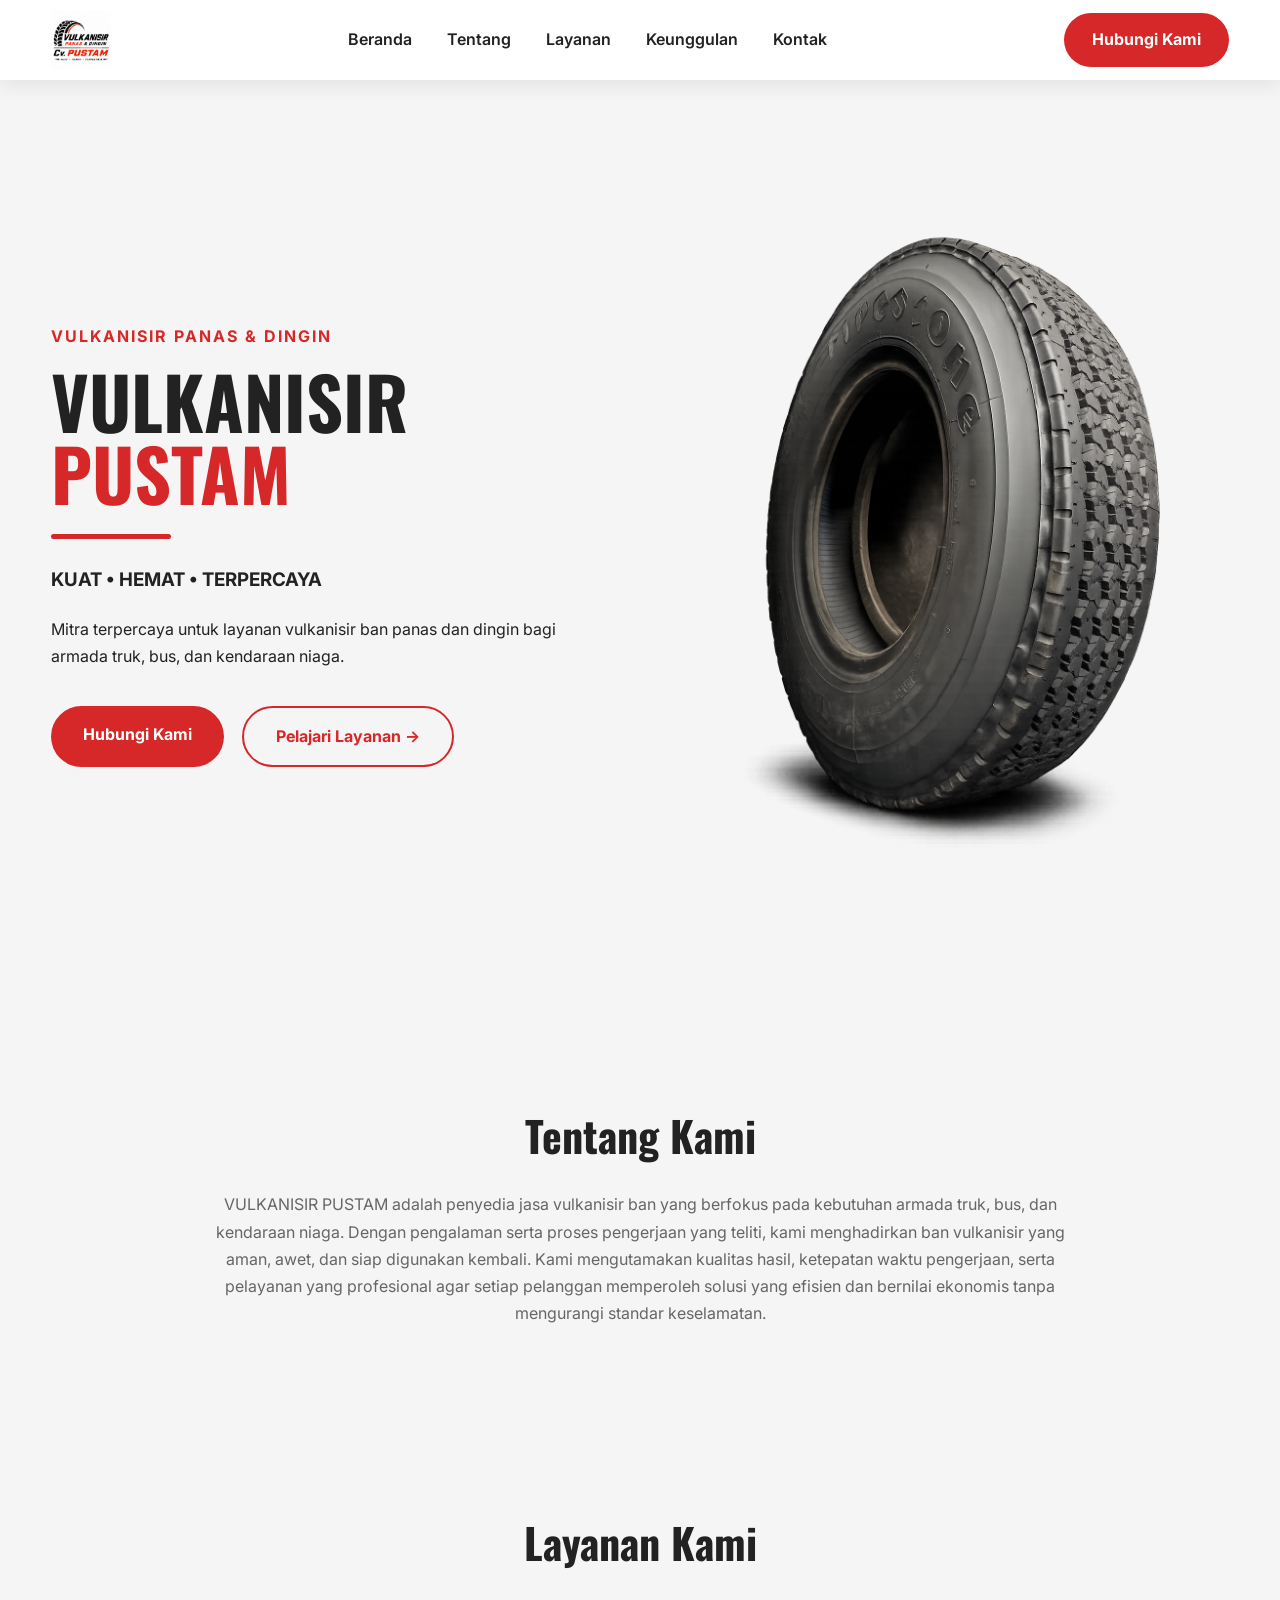
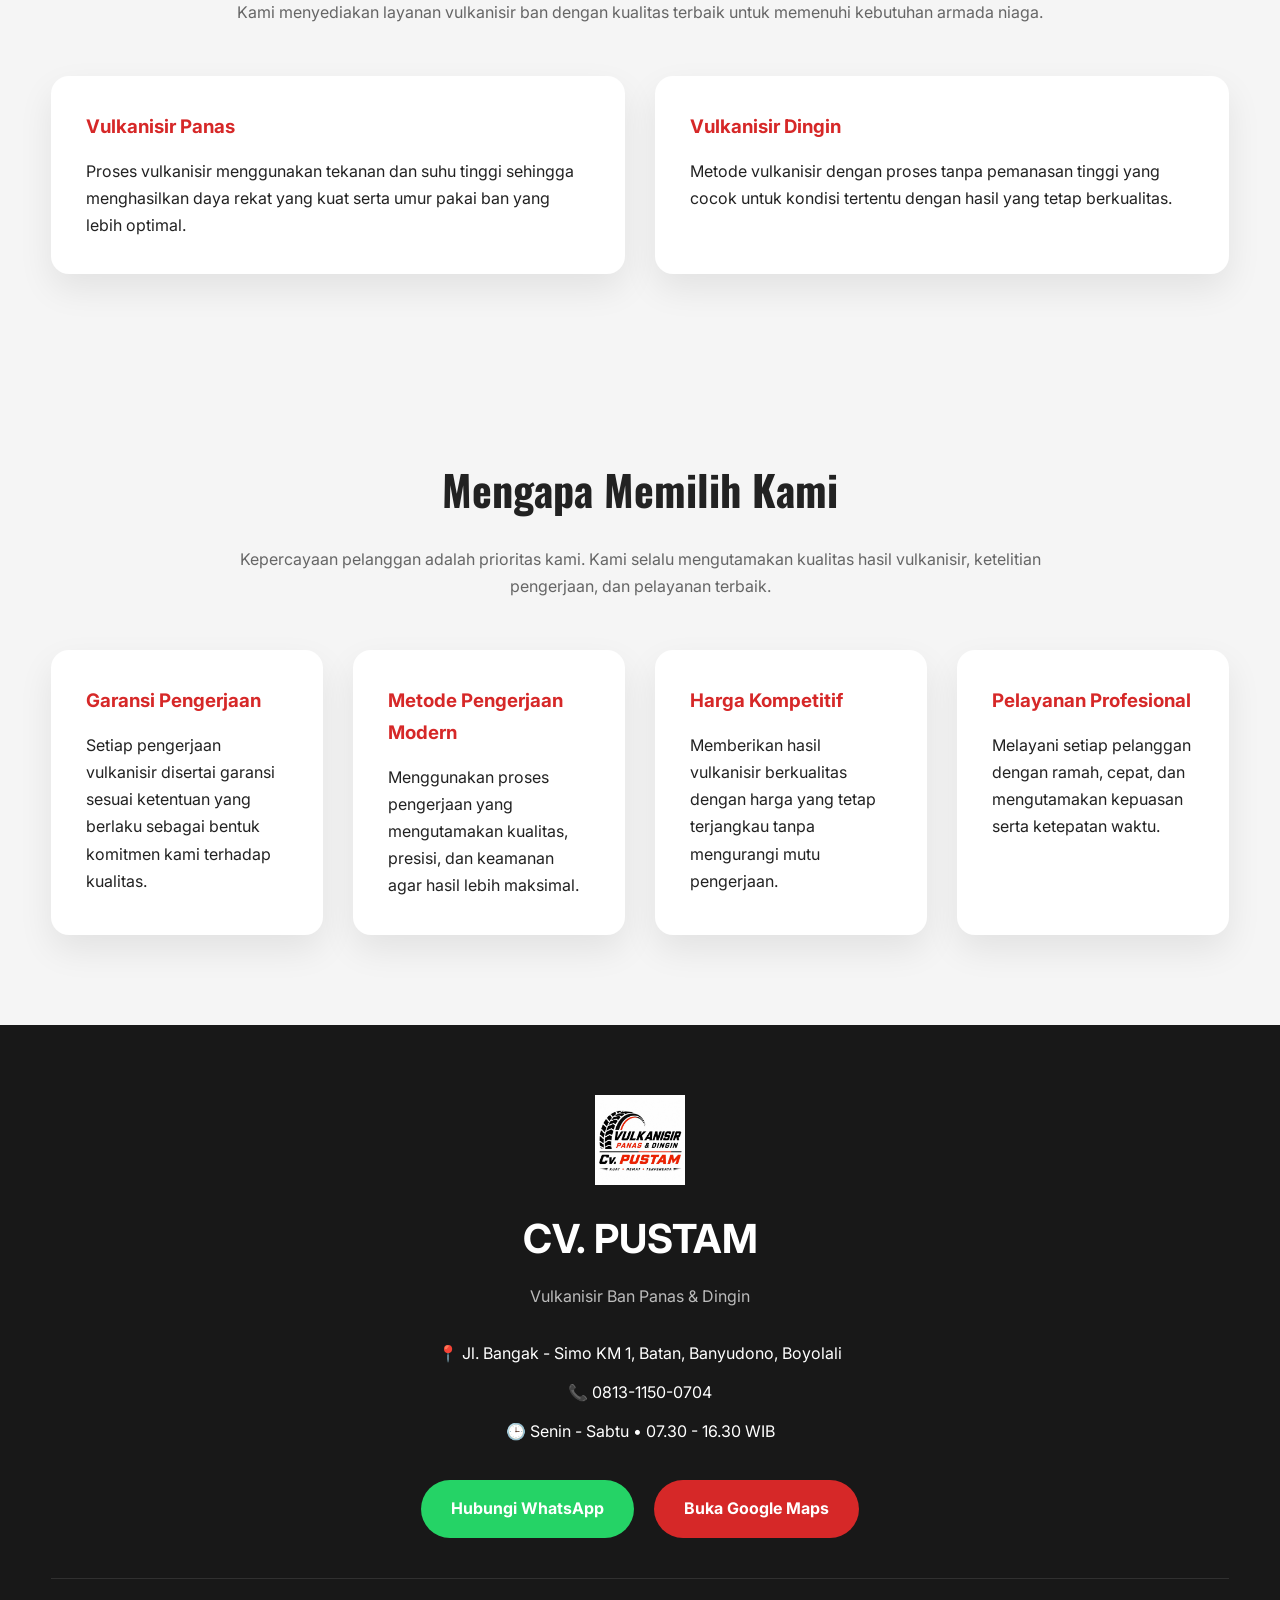
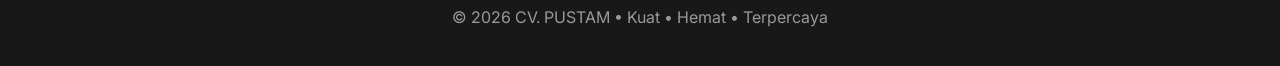
==== index.html @ bee4c228 "Add files via upload" ====
<!DOCTYPE html>
<html lang="id">
<head>
<meta charset="UTF-8">
<meta name="viewport" content="width=device-width, initial-scale=1.0">

<title>VULKANISIR PUSTAM</title>

<link rel="preconnect" href="https://fonts.googleapis.com">
<link rel="preconnect" href="https://fonts.gstatic.com" crossorigin>

<link href="https://fonts.googleapis.com/css2?family=Inter:wght@400;500;600;700;800&family=Oswald:wght@500;700&display=swap" rel="stylesheet">

<link rel="stylesheet" href="style.css">

</head>
<body>

<header>

<nav class="navbar">

<a href="#" class="logo">
    <img src="assets/images/logo.png" alt="Logo">
</a>

<div class="hamburger" id="hamburger">
    ☰
</div>

<ul id="navMenu">
    <li><a href="#">Beranda</a></li>
    <li><a href="#tentang">Tentang</a></li>
    <li><a href="#layanan">Layanan</a></li>
    <li><a href="#keunggulan">Keunggulan</a></li>
    <li><a href="#kontak">Kontak</a></li>
    <li class="mobile-btn">
        <a href="https://wa.me/6281311500704?text=Halo%20Vulkanisir%20PUSTAM,%20saya%20ingin%20bertanya%20mengenai%20layanan%20vulkanisir.">
            Hubungi Kami
        </a>
    </li>
</ul>

<a href="https://wa.me/6281311500704?text=Halo%20Vulkanisir%20PUSTAM,%20saya%20ingin%20bertanya%20mengenai%20layanan%20vulkanisir." class="btn-nav">
    Hubungi Kami
</a>

</nav>

</header>

<section class="hero">

<div class="hero-left">

<p class="subtitle">

VULKANISIR PANAS & DINGIN

</p>

<h1>

VULKANISIR

<span>PUSTAM</span>

</h1>

<div class="line"></div>

<h3>

KUAT • HEMAT • TERPERCAYA

</h3>

<p>

Mitra terpercaya untuk layanan vulkanisir ban panas dan dingin bagi armada truk, bus, dan kendaraan niaga.

</p>

<div class="hero-button">

<a href="https://wa.me/6281311500704" class="btn-red">

Hubungi Kami

</a>

<a href="#tentang" class="btn-outline">
    Pelajari Layanan →
</a>

</div>

</div>

<div class="hero-right">
    <img src="assets/images/hero.png" alt="Ban">
</div>

</section>

<section id="tentang" class="about">

<div class="container">

<div class="services-title">
    <h2>Tentang Kami</h2>
</div>

<p class="section-text">
VULKANISIR PUSTAM adalah penyedia jasa vulkanisir ban yang berfokus pada kebutuhan armada truk, bus, dan kendaraan niaga.

Dengan pengalaman serta proses pengerjaan yang teliti, kami menghadirkan ban vulkanisir yang aman, awet, dan siap digunakan kembali.

Kami mengutamakan kualitas hasil, ketepatan waktu pengerjaan, serta pelayanan yang profesional agar setiap pelanggan memperoleh solusi yang efisien dan bernilai ekonomis tanpa mengurangi standar keselamatan.
</p>

</div>

</section>

<section id="layanan" class="services">

<div class="container">

<div class="services-title">
<h2>Layanan Kami</h2>
</div>

<p class="section-text">
Kami menyediakan layanan vulkanisir ban dengan kualitas terbaik untuk memenuhi kebutuhan armada niaga.
</p>

<div class="service-grid">

<div class="service-card">
<h3>Vulkanisir Panas</h3>

<p>
Proses vulkanisir menggunakan tekanan dan suhu tinggi sehingga menghasilkan daya rekat yang kuat serta umur pakai ban yang lebih optimal.
</p>

</div>

<div class="service-card">

<h3>Vulkanisir Dingin</h3>

<p>
Metode vulkanisir dengan proses tanpa pemanasan tinggi yang cocok untuk kondisi tertentu dengan hasil yang tetap berkualitas.
</p>

</div>

</div>

</div>

</section>

<section id="keunggulan" class="advantages">

<div class="container">

<div class="advantages-title">
<h2>Mengapa Memilih Kami</h2>
</div>

<p class="section-text">
Kepercayaan pelanggan adalah prioritas kami. Kami selalu mengutamakan kualitas hasil vulkanisir, ketelitian pengerjaan, dan pelayanan terbaik.
</p>

<div class="advantages-grid">

<div class="adv-card">
<h3>Garansi Pengerjaan</h3>
<p>
Setiap pengerjaan vulkanisir disertai garansi sesuai ketentuan yang berlaku sebagai bentuk komitmen kami terhadap kualitas.
</p>
</div>

<div class="adv-card">
<h3>Metode Pengerjaan Modern</h3>
<p>
Menggunakan proses pengerjaan yang mengutamakan kualitas, presisi, dan keamanan agar hasil lebih maksimal.
</p>
</div>

<div class="adv-card">
<h3>Harga Kompetitif</h3>
<p>
Memberikan hasil vulkanisir berkualitas dengan harga yang tetap terjangkau tanpa mengurangi mutu pengerjaan.
</p>
</div>

<div class="adv-card">
<h3>Pelayanan Profesional</h3>
<p>
Melayani setiap pelanggan dengan ramah, cepat, dan mengutamakan kepuasan serta ketepatan waktu.
</p>
</div>

</div>

</div>

</section>

<footer id="kontak" class="footer">

<div class="container">

<img src="assets/images/logo.png" alt="Logo" class="footer-logo">

<h3>CV. PUSTAM</h3>

<p class="footer-tagline">
Vulkanisir Ban Panas & Dingin
</p>

<div class="footer-info">

<p>📍 Jl. Bangak - Simo KM 1, Batan, Banyudono, Boyolali</p>

<p>📞 0813-1150-0704</p>

<p>🕒 Senin - Sabtu • 07.30 - 16.30 WIB</p>

</div>

<div class="footer-button">

<a href="https://wa.me/6281311500704" class="footer-wa">
Hubungi WhatsApp
</a>

<a href="https://www.google.com/maps/search/?api=1&query=Vulkanisir+Pustam+Boyolali" class="footer-map">
Buka Google Maps
</a>

</div>

<div class="footer-copy">
© 2026 CV. PUSTAM • Kuat • Hemat • Terpercaya
</div>

</div>

</footer>
<script>
const hamburger=document.getElementById("hamburger");
const navMenu=document.getElementById("navMenu");

hamburger.onclick=()=>{
    navMenu.classList.toggle("active");
    hamburger.innerHTML=navMenu.classList.contains("active")?"✕":"☰";
};

document.querySelectorAll("#navMenu a").forEach(link=>{
    link.onclick=()=>{
        navMenu.classList.remove("active");
        hamburger.innerHTML="☰";
    };
});
</script>
</body>
</html>
---- style.css ----
/* =======================
   RESET
======================= */

*{
    margin:0;
    padding:0;
    box-sizing:border-box;
}

html{
    scroll-behavior:smooth;
}

body{
    font-family:'Inter',sans-serif;
    background:#f5f5f5;
    color:#222;
    overflow-x:hidden;
    line-height:1.7;
}

img{
    display:block;
    max-width:100%;
}

a{
    text-decoration:none;
}

section{
    width:100%;
    padding:90px 0;
}

.container{
    width:min(1200px,92%);
    margin:auto;
}

/* =======================
   NAVBAR
======================= */

header{
    position:sticky;
    top:0;
    z-index:999;
    width:100%;
    background:#fff;
    box-shadow:0 5px 20px rgba(0,0,0,.08);
}

.navbar{
    width:min(1200px,92%);
    margin:auto;
    height:80px;
    display:flex;
    justify-content:space-between;
    align-items:center;
}

.logo img{
    height:60px;
}

#navMenu{
    display:flex;
    list-style:none;
    gap:35px;
}

#navMenu a{
    color:#222;
    font-weight:600;
    transition:.3s;
}

#navMenu a:hover{
    color:#d62828;
}

.btn-nav{
    background:#d62828;
    color:#fff;
    padding:13px 28px;
    border-radius:40px;
    font-weight:700;
}

.mobile-btn{
    display:none;
}

.hamburger{
    display:none;
    font-size:32px;
    cursor:pointer;
}

/* =======================
   HERO
======================= */

.hero{
    width:min(1200px,92%);
    margin:auto;
    min-height:90vh;
    display:flex;
    align-items:center;
    justify-content:space-between;
    gap:60px;
}

.hero-left,
.hero-right{
    flex:1;
}

.subtitle{
    color:#d62828;
    font-weight:700;
    letter-spacing:2px;
}

.hero h1{
    font-size:72px;
    font-family:'Oswald',sans-serif;
    line-height:1;
    margin:15px 0;
}

.hero h1 span{
    color:#d62828;
}

.line{
    width:120px;
    height:5px;
    background:#d62828;
    border-radius:30px;
    margin:25px 0;
}

.hero h3{
    margin-bottom:20px;
}

.hero-button{
    display:flex;
    gap:18px;
    margin-top:35px;
}

.btn-red,
.btn-outline{
    padding:15px 32px;
    border-radius:40px;
    font-weight:700;
}

.btn-red{
    background:#d62828;
    color:#fff;
}

.btn-outline{
    border:2px solid #d62828;
    color:#d62828;
}

/* =======================
   TITLE
======================= */

.services-title,
.advantages-title{
    text-align:center;
    margin-bottom:20px;
}

.services-title h2,
.advantages-title h2{
    font-size:42px;
    font-family:'Oswald',sans-serif;
}

.section-text{
    max-width:850px;
    margin:auto;
    text-align:center;
    color:#666;
}

/* =======================
   CARD
======================= */

.service-grid,
.advantages-grid{
    margin-top:50px;
    display:grid;
    gap:30px;
}

.service-grid{
    grid-template-columns:repeat(auto-fit,minmax(320px,1fr));
}

.advantages-grid{
    grid-template-columns:repeat(auto-fit,minmax(260px,1fr));
}

.service-card,
.adv-card{
    background:#fff;
    padding:35px;
    border-radius:18px;
    box-shadow:0 15px 35px rgba(0,0,0,.08);
    transition:.3s;
}

.service-card:hover,
.adv-card:hover{
    transform:translateY(-8px);
}

.service-card h3,
.adv-card h3{
    color:#d62828;
    margin-bottom:15px;
}

/* =======================
   FOOTER
======================= */

.footer{
    width:100%;
    background:#181818;
    color:#fff;
    padding:70px 0 35px;
    margin:0;
}

.footer .container{
    width:min(1200px,92%);
    margin:auto;
    text-align:center;
}

.footer-logo{
    width:90px;
    margin:0 auto 20px;
}

.footer h3{
    font-size:40px;
    margin-bottom:10px;
}

.footer-tagline{
    color:#bbb;
    margin-bottom:30px;
}

.footer-info{
    margin-bottom:35px;
}

.footer-info p{
    margin:12px 0;
}

.footer-button{
    display:flex;
    justify-content:center;
    gap:20px;
    flex-wrap:wrap;
    margin-bottom:40px;
}

.footer-button a{
    padding:15px 30px;
    border-radius:50px;
    color:#fff;
    font-weight:700;
}

.footer-wa{
    background:#25D366;
}

.footer-map{
    background:#d62828;
}

.footer-copy{
    border-top:1px solid rgba(255,255,255,.1);
    padding-top:25px;
    color:#999;
}

/* =======================
   RESPONSIVE
======================= */

@media(max-width:900px){

.hero{
    flex-direction:column;
    text-align:center;
    padding-top:40px;
}

.hero h1{
    font-size:52px;
}

.line{
    margin:25px auto;
}

.hero-button{
    justify-content:center;
}

.hamburger{
    display:block;
}

.btn-nav{
    display:none;
}

.mobile-btn{
    display:block;
}

#navMenu{
    position:absolute;
    left:0;
    top:80px;
    width:100%;
    background:#fff;
    display:flex;
    flex-direction:column;
    text-align:center;
    max-height:0;
    overflow:hidden;
    transition:.4s;
    gap:0;
}

#navMenu li{
    padding:18px;
}

#navMenu.active{
    max-height:500px;
}

}

@media(max-width:600px){

.hero h1{
    font-size:42px;
}

.services-title h2,
.advantages-title h2{
    font-size:34px;
}

.footer h3{
    font-size:32px;
}

.footer-button{
    flex-direction:column;
    align-items:center;
}

.footer-button a{
    width:100%;
    max-width:280px;
}

}
/* ===== Perbaikan ukuran hero di HP ===== */

.hero-right{
    display:flex;
    justify-content:center;
    align-items:center;
}

.hero-right img{
    width:100%;
    max-width:500px;
    height:auto;
    object-fit:contain;
}

@media (max-width:900px){

.hero{
    gap:20px;
}

.hero-right{
    margin-top:20px;
}

.hero-right img{
    width:90%;
    max-width:380px;
    height:auto;
}
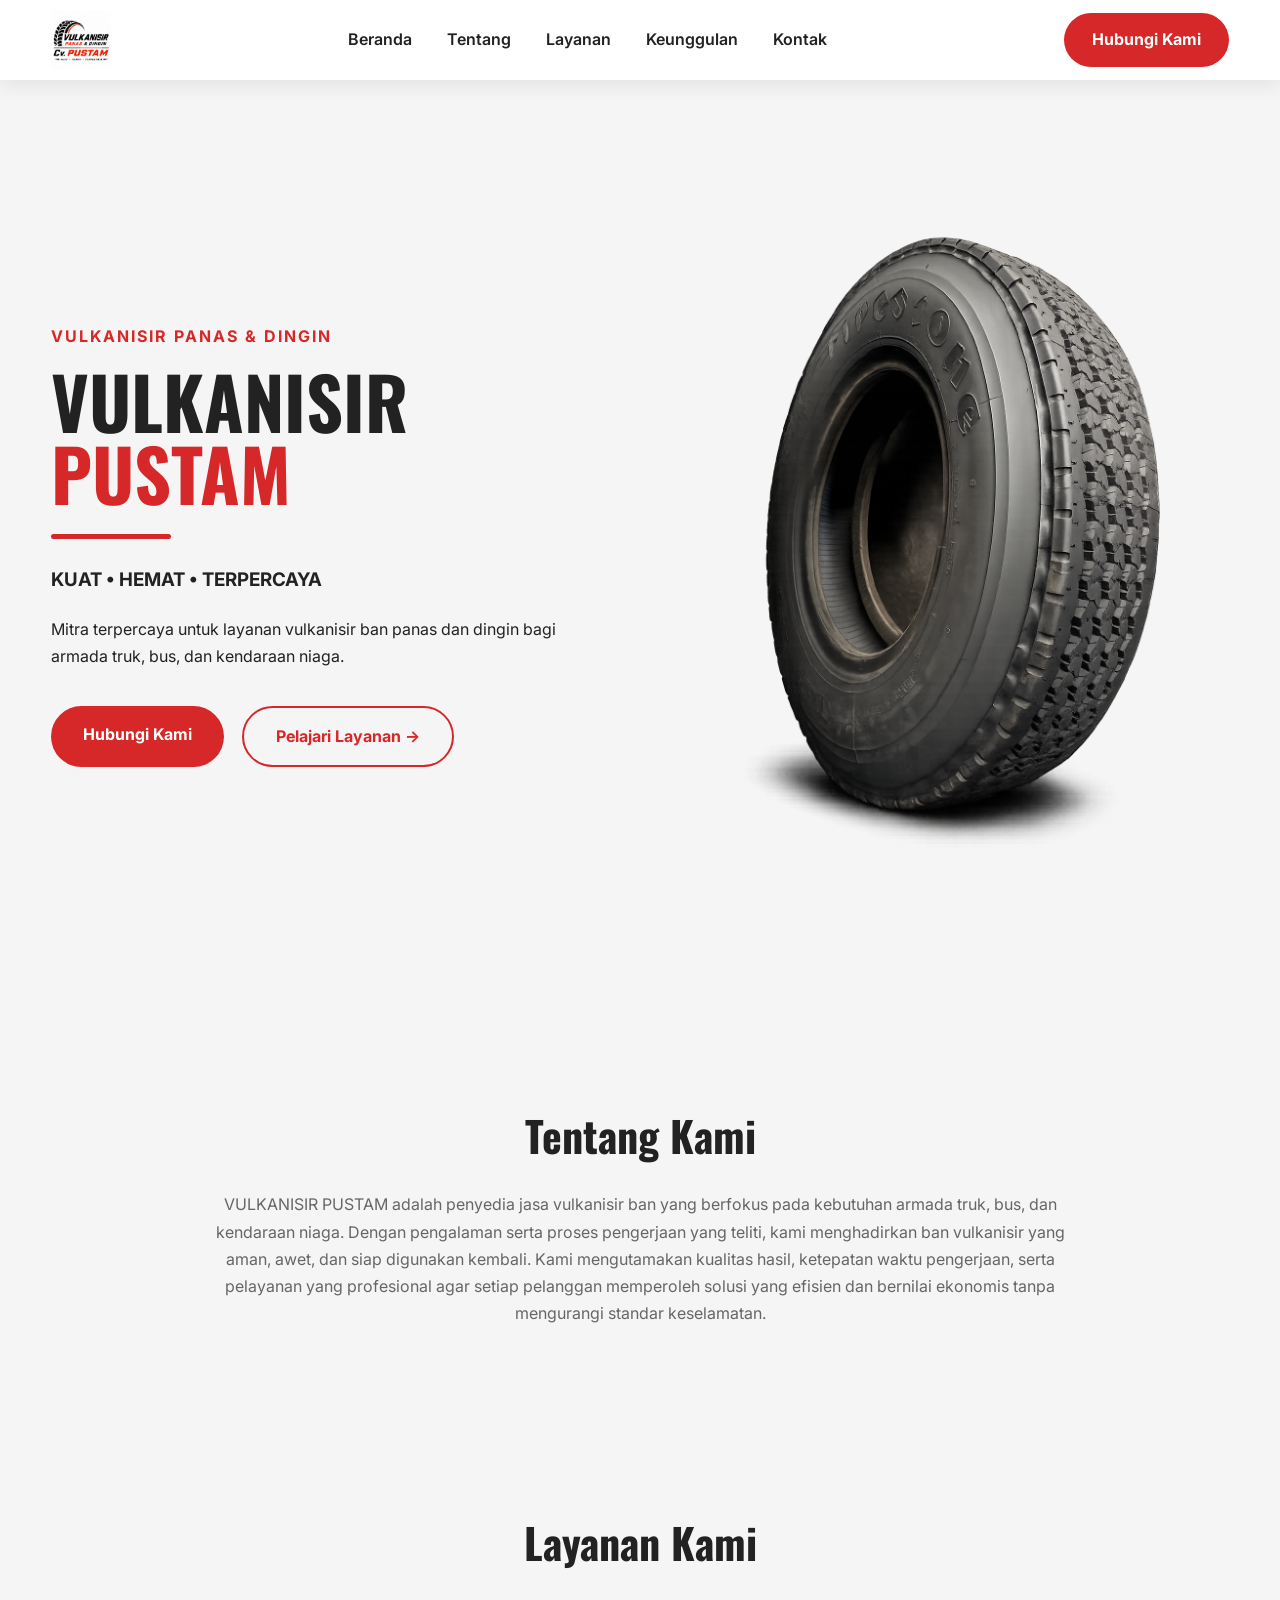
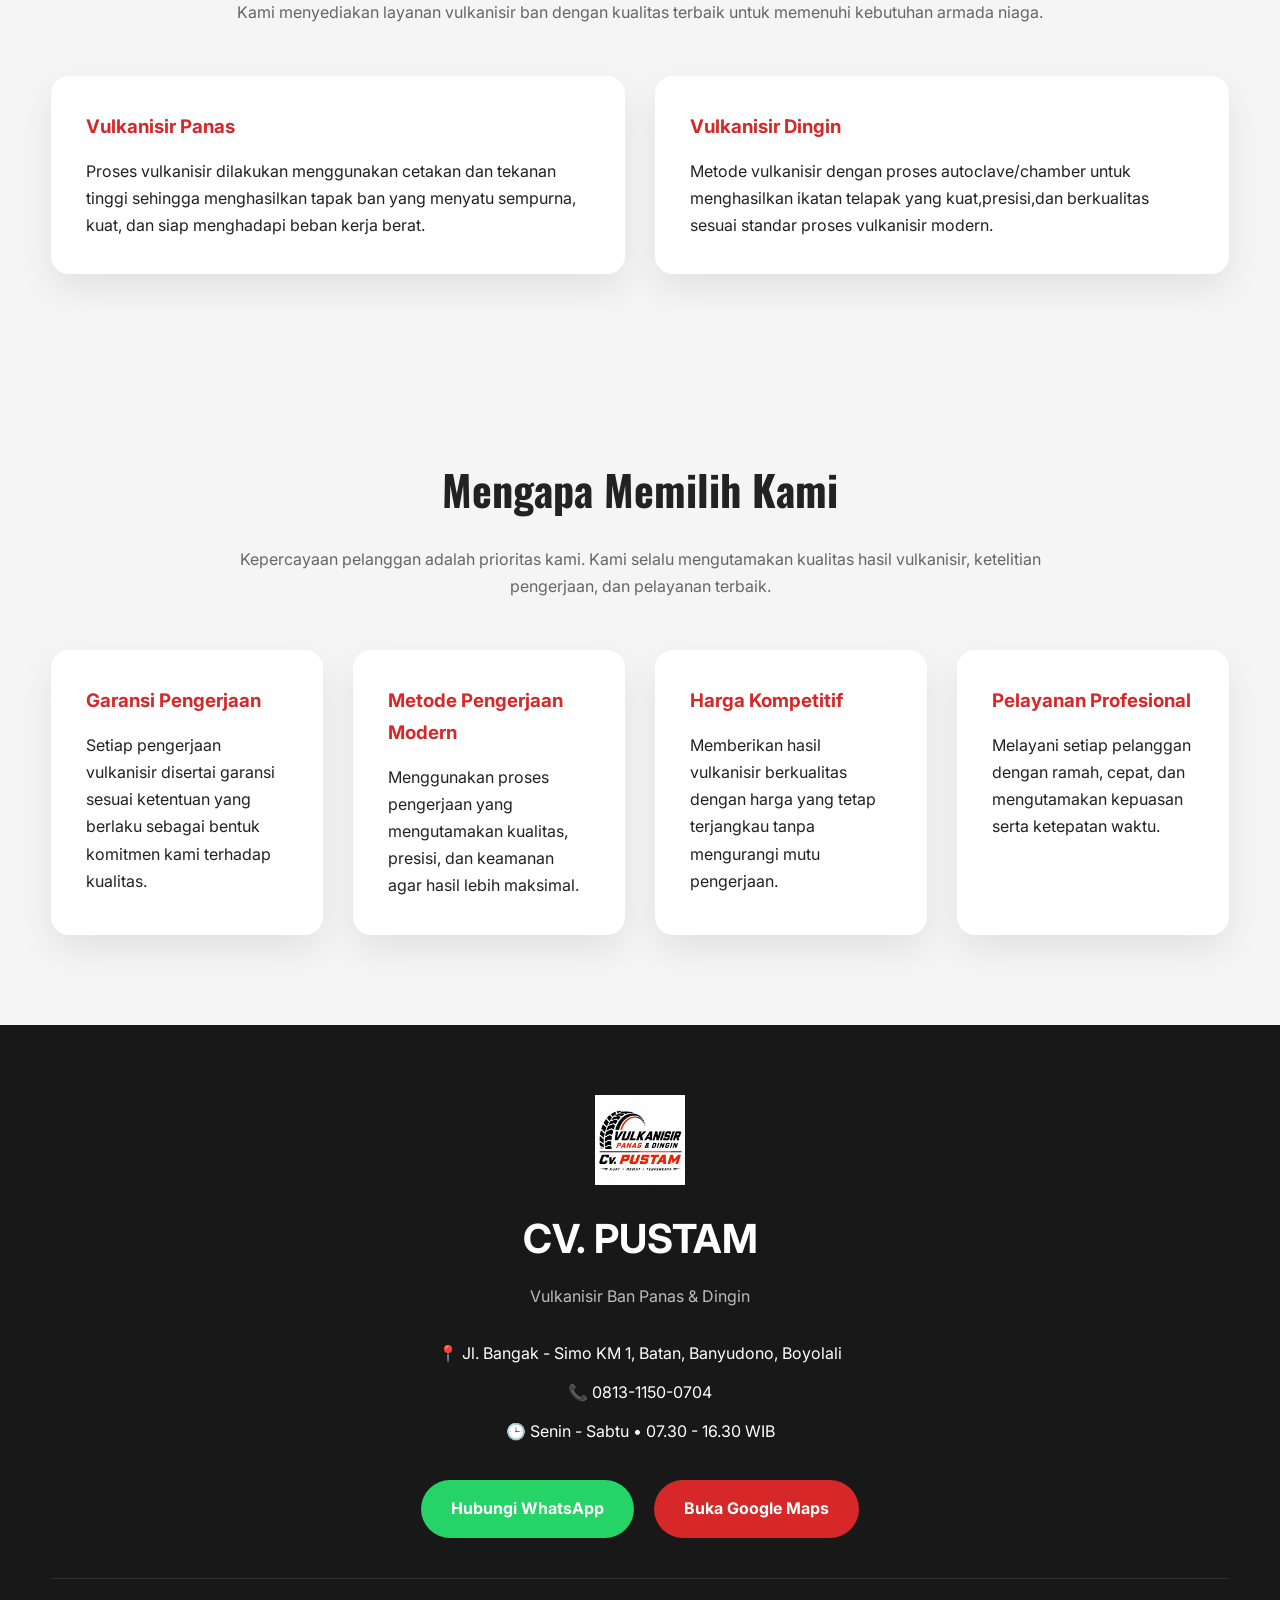
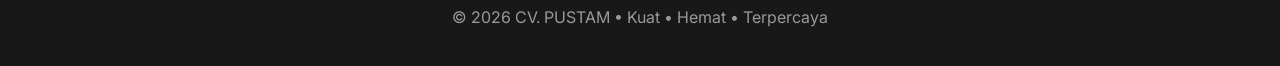
==== commit 462878e3: "Update index.html" ====
--- a/index.html
+++ b/index.html
@@ -141,7 +141,7 @@
 <h3>Vulkanisir Panas</h3>
 
 <p>
-Proses vulkanisir menggunakan tekanan dan suhu tinggi sehingga menghasilkan daya rekat yang kuat serta umur pakai ban yang lebih optimal.
+Proses vulkanisir dilakukan menggunakan cetakan dan tekanan tinggi sehingga menghasilkan tapak ban yang menyatu sempurna, kuat, dan siap menghadapi beban kerja berat.
 </p>
 
 </div>
@@ -151,7 +151,7 @@
 <h3>Vulkanisir Dingin</h3>
 
 <p>
-Metode vulkanisir dengan proses tanpa pemanasan tinggi yang cocok untuk kondisi tertentu dengan hasil yang tetap berkualitas.
+Metode vulkanisir dengan proses autoclave/chamber untuk menghasilkan ikatan telapak yang kuat,presisi,dan berkualitas sesuai standar proses vulkanisir modern.
 </p>
 
 </div>
@@ -268,4 +268,4 @@
 });
 </script>
 </body>
-</html>+</html>
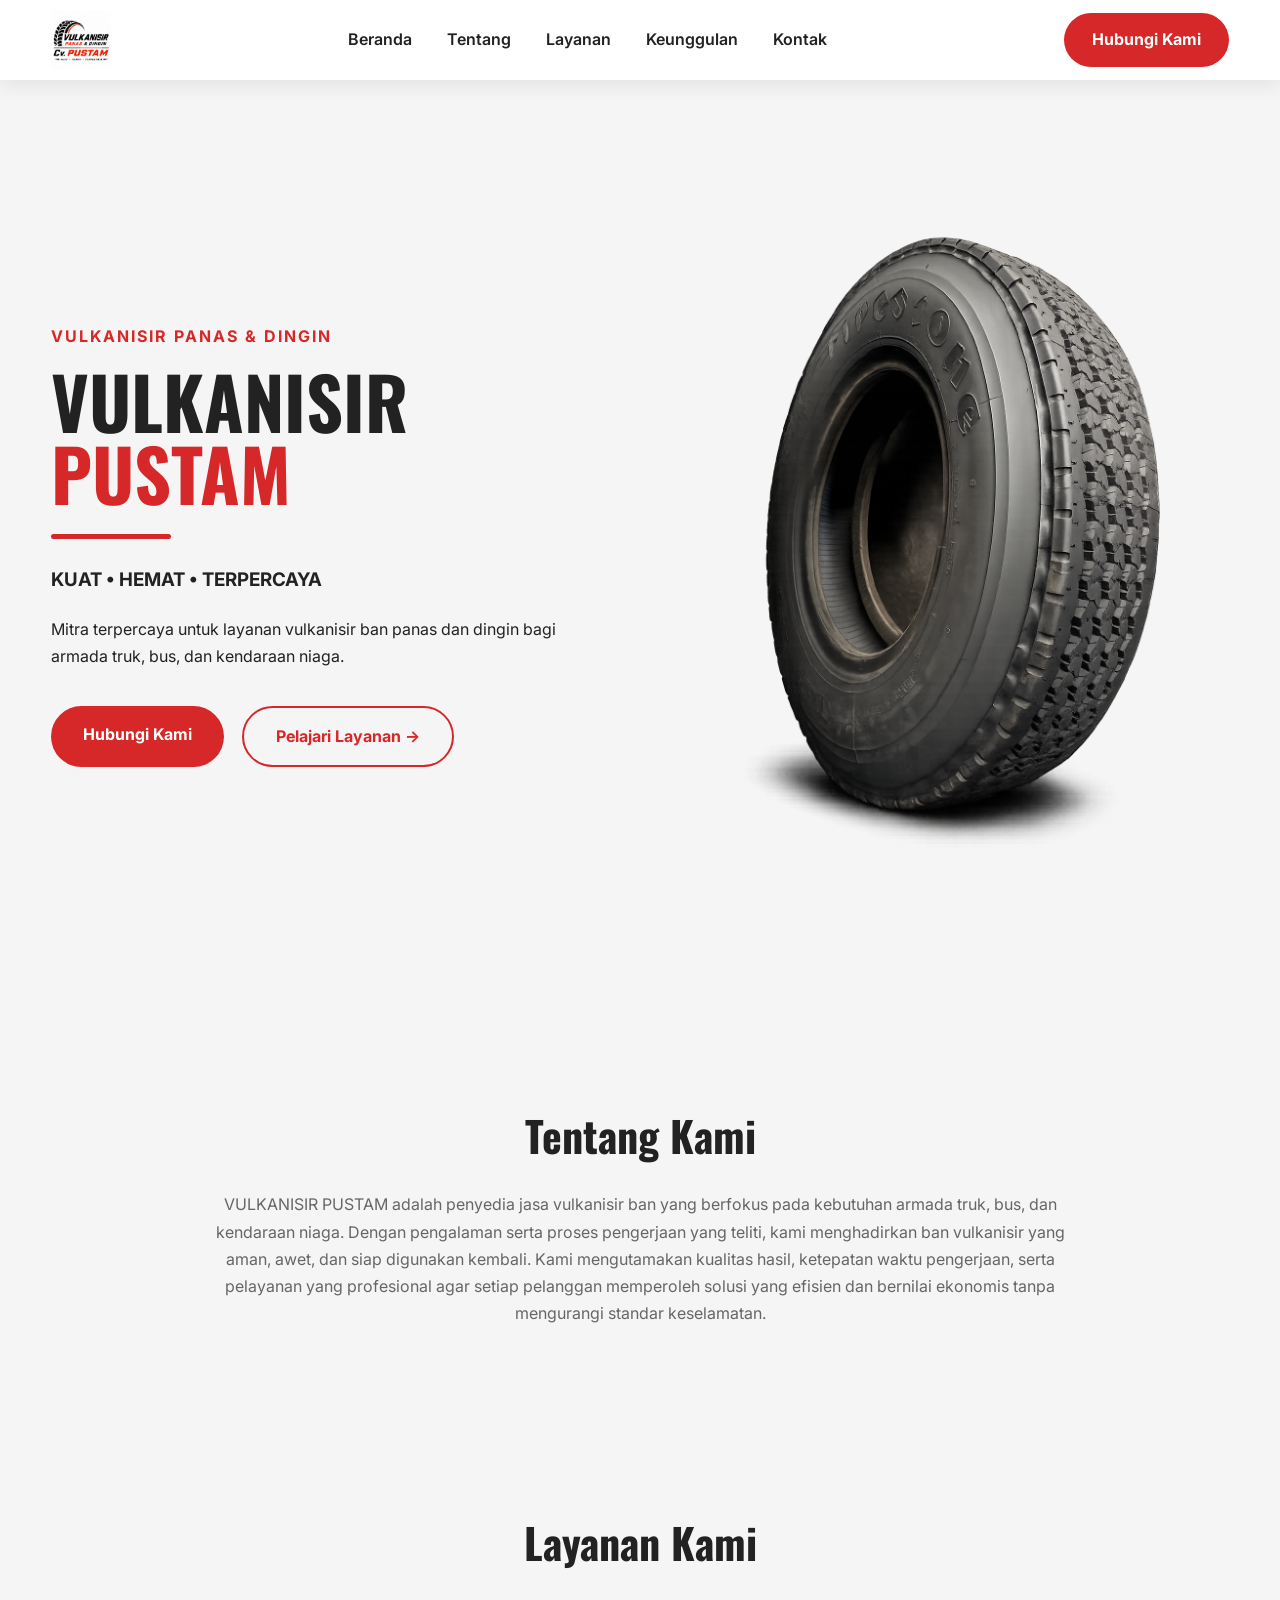
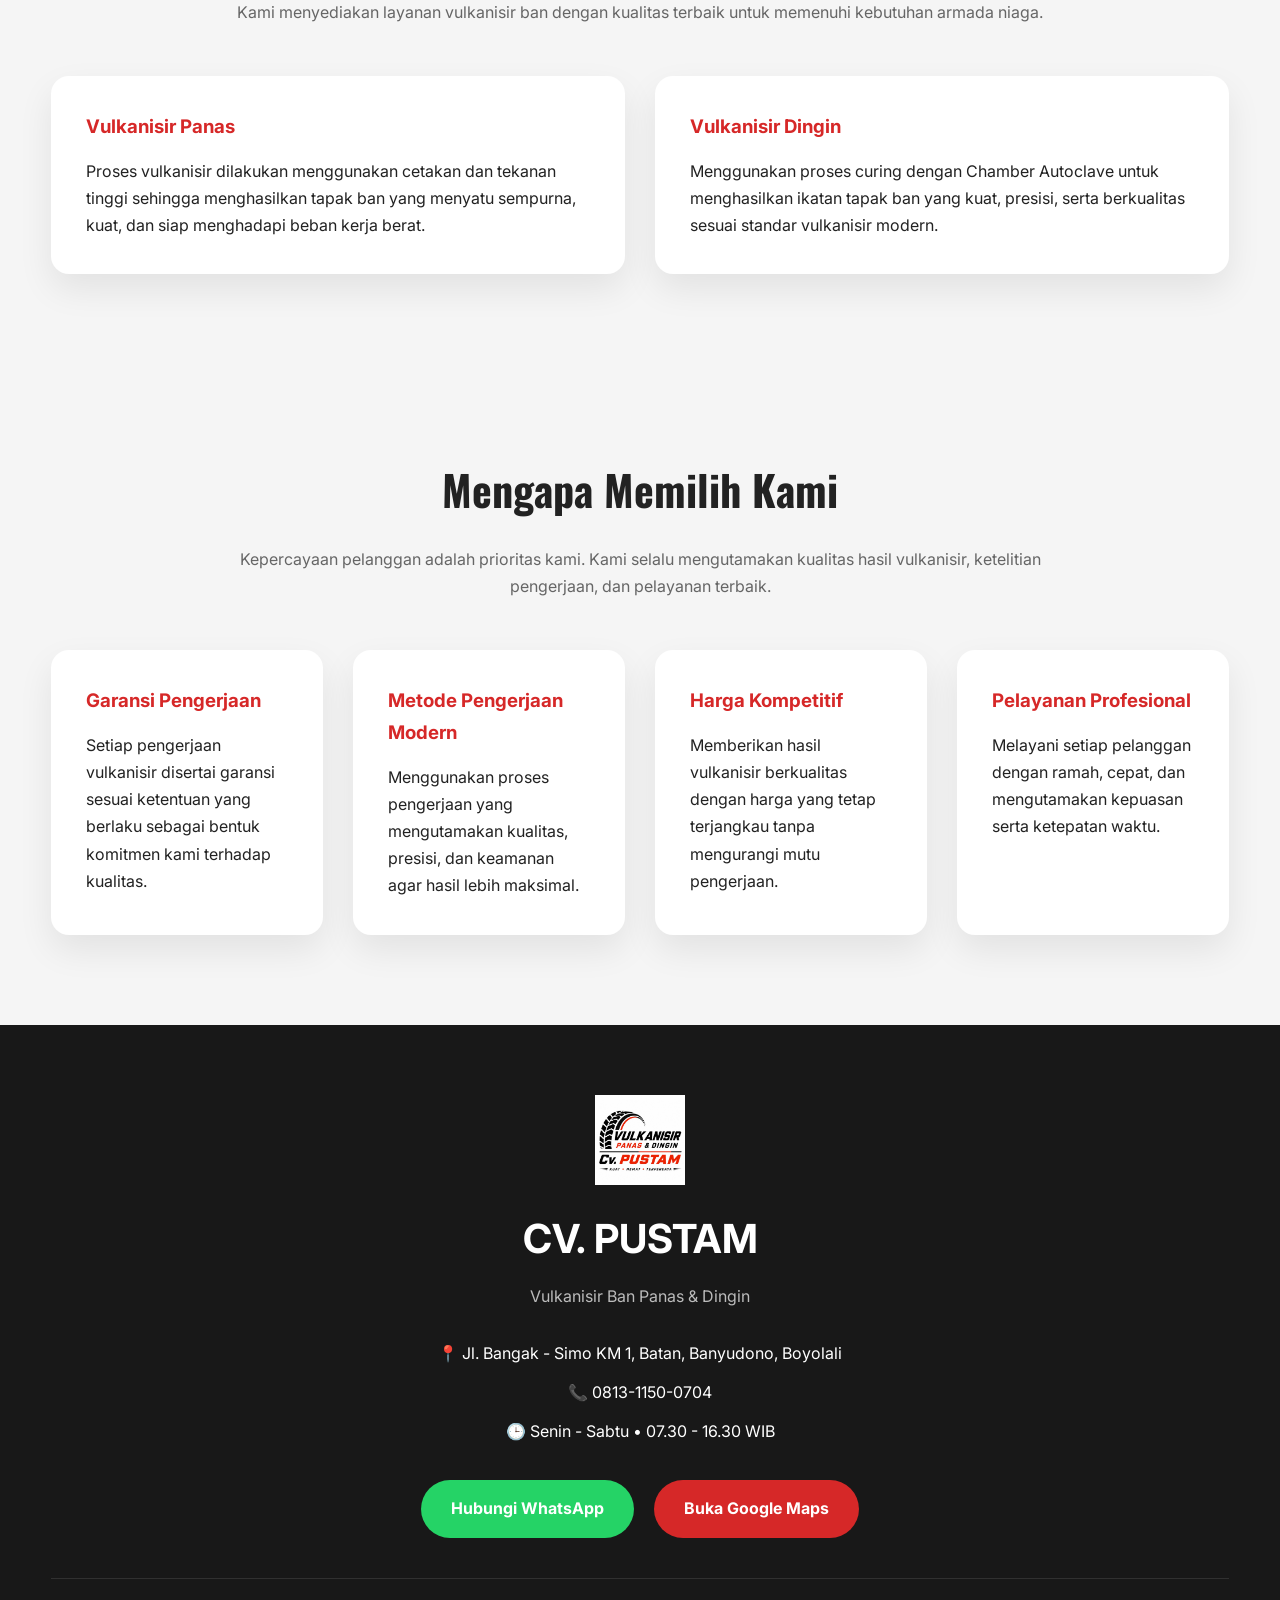
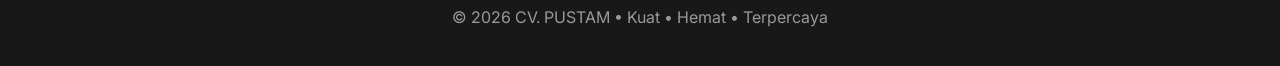
==== commit 0201941a: "Update index.html" ====
--- a/index.html
+++ b/index.html
@@ -151,7 +151,9 @@
 <h3>Vulkanisir Dingin</h3>
 
 <p>
-Metode vulkanisir dengan proses autoclave/chamber untuk menghasilkan ikatan telapak yang kuat,presisi,dan berkualitas sesuai standar proses vulkanisir modern.
+<p>
+Menggunakan proses curing dengan Chamber Autoclave untuk menghasilkan ikatan tapak ban yang kuat, presisi, serta berkualitas sesuai standar vulkanisir modern.
+</p>
 </p>
 
 </div>
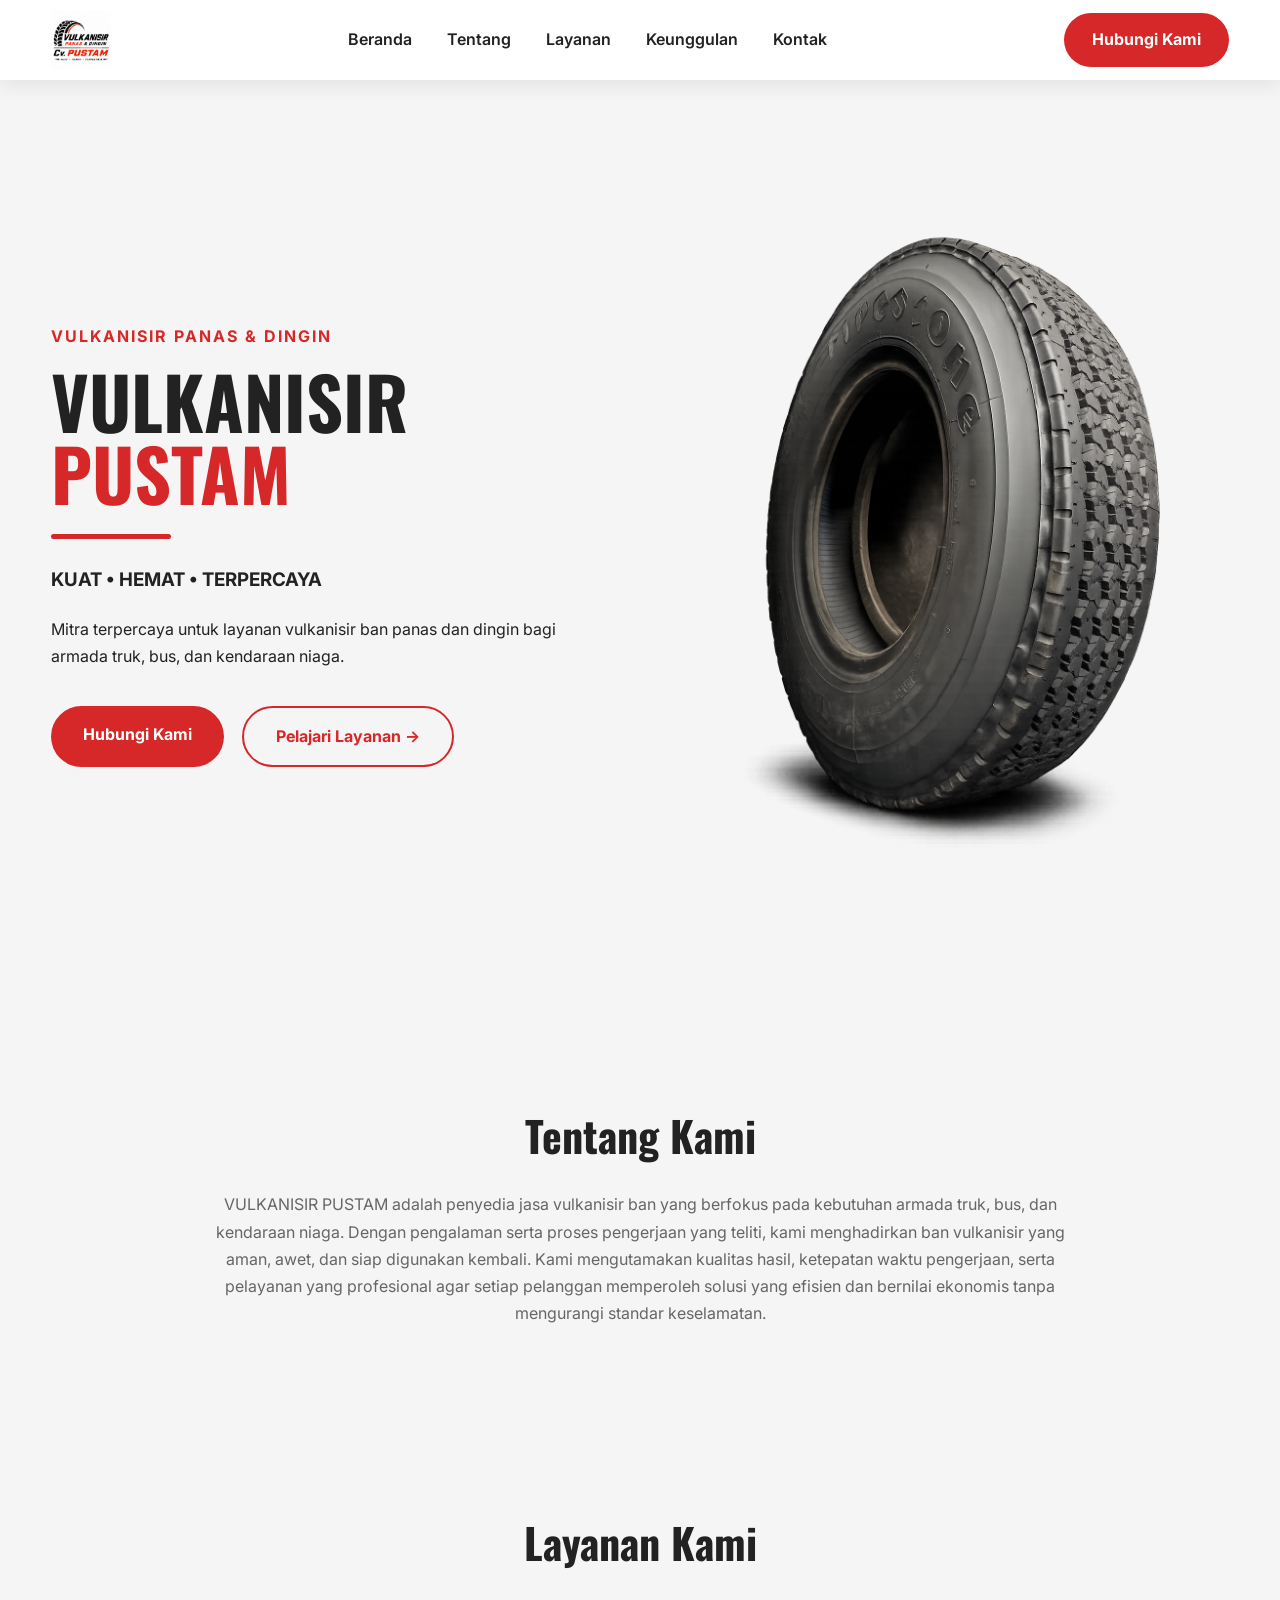
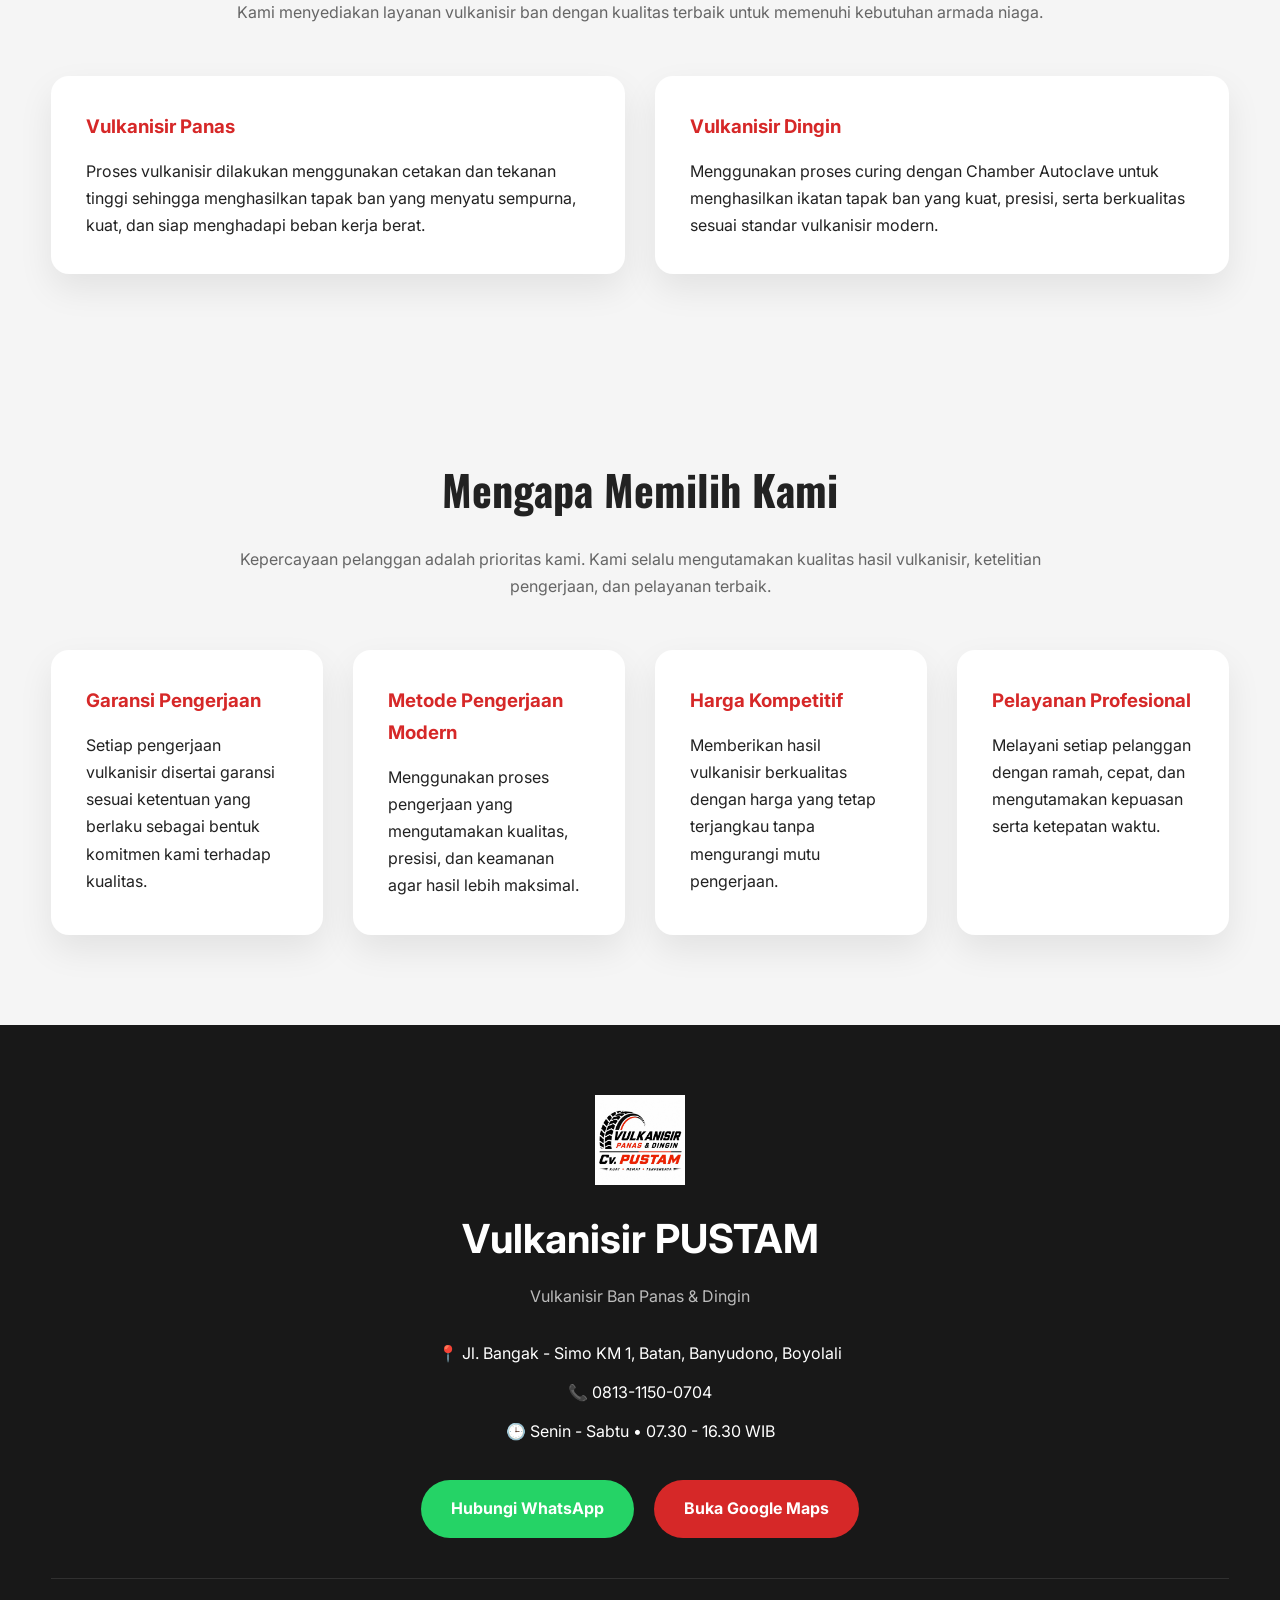
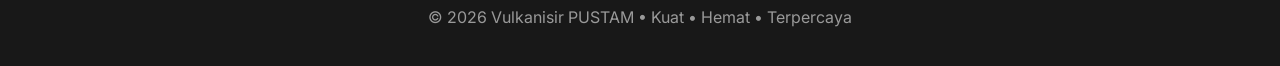
==== commit 7b0e8de3: "Update index.html" ====
--- a/index.html
+++ b/index.html
@@ -218,7 +218,7 @@
 
 <img src="assets/images/logo.png" alt="Logo" class="footer-logo">
 
-<h3>CV. PUSTAM</h3>
+<h3>Vulkanisir PUSTAM</h3>
 
 <p class="footer-tagline">
 Vulkanisir Ban Panas & Dingin
@@ -247,7 +247,7 @@
 </div>
 
 <div class="footer-copy">
-© 2026 CV. PUSTAM • Kuat • Hemat • Terpercaya
+© 2026 Vulkanisir PUSTAM • Kuat • Hemat • Terpercaya
 </div>
 
 </div>
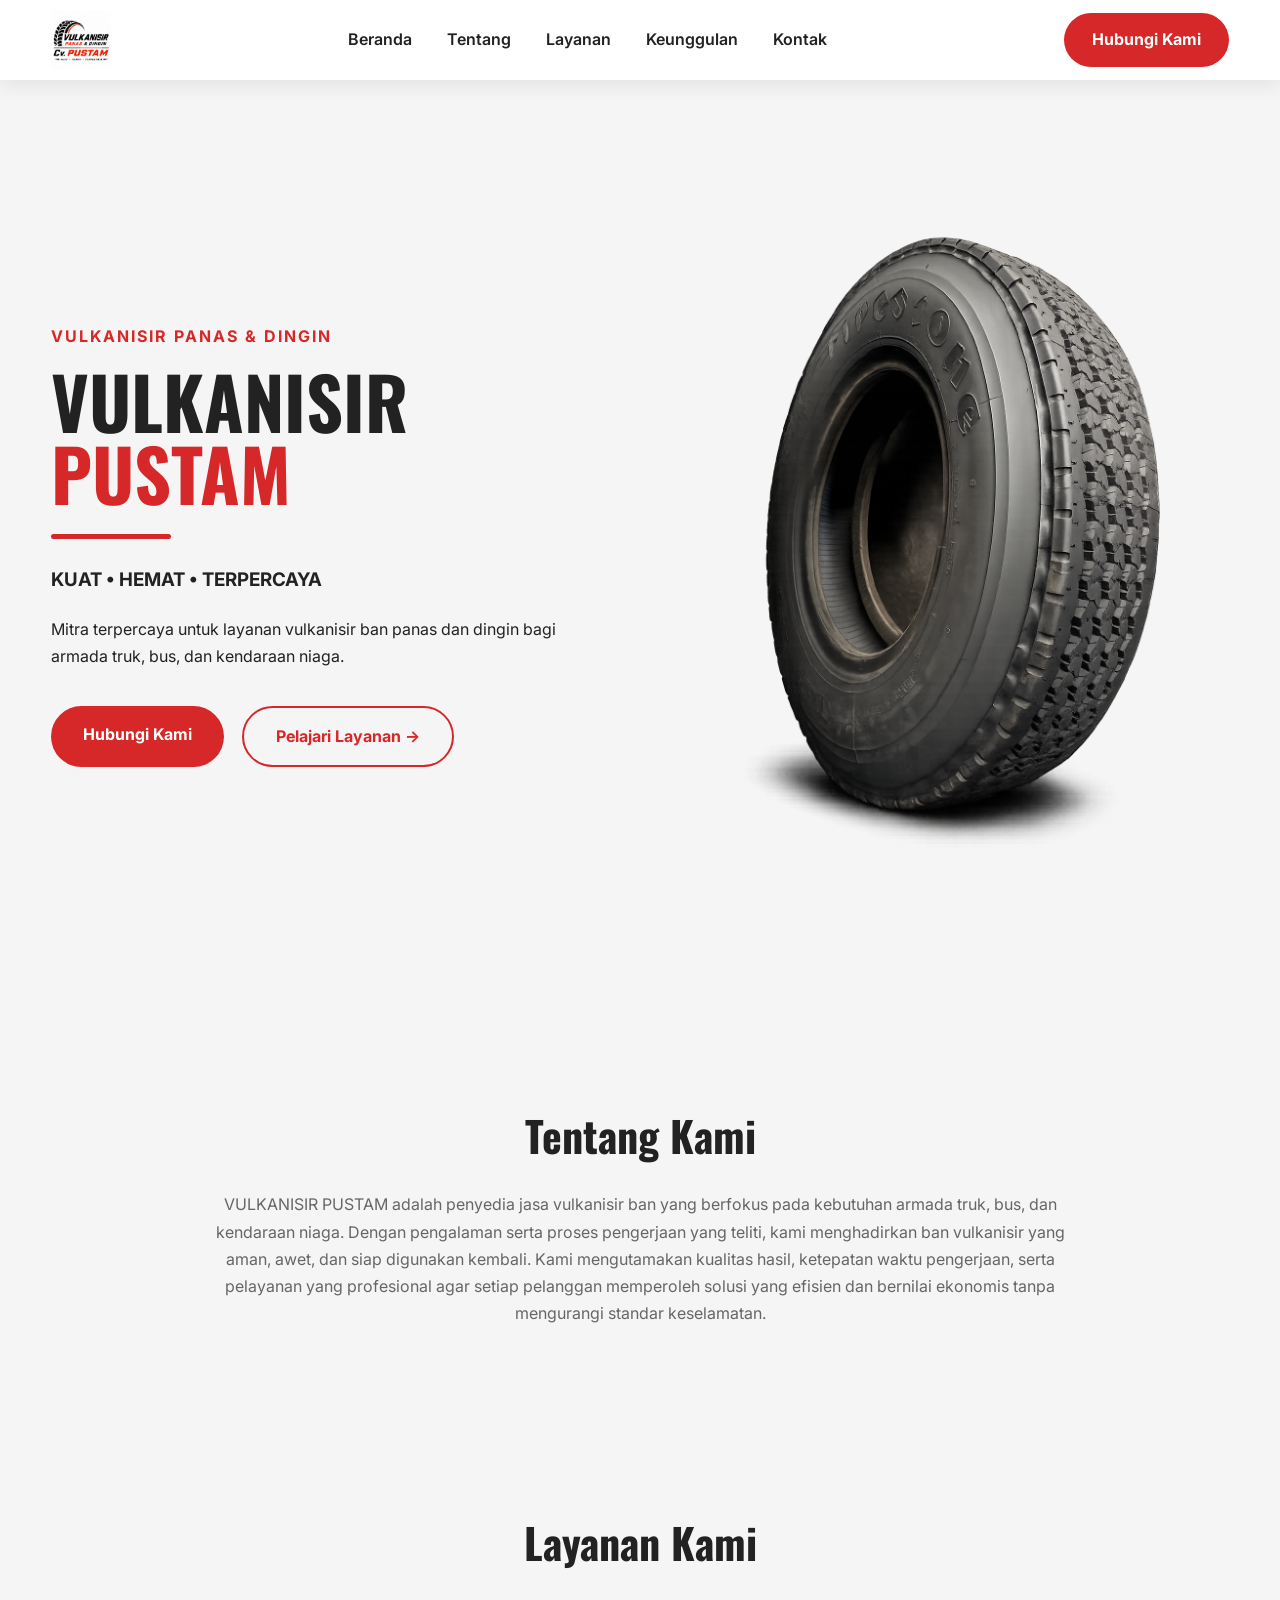
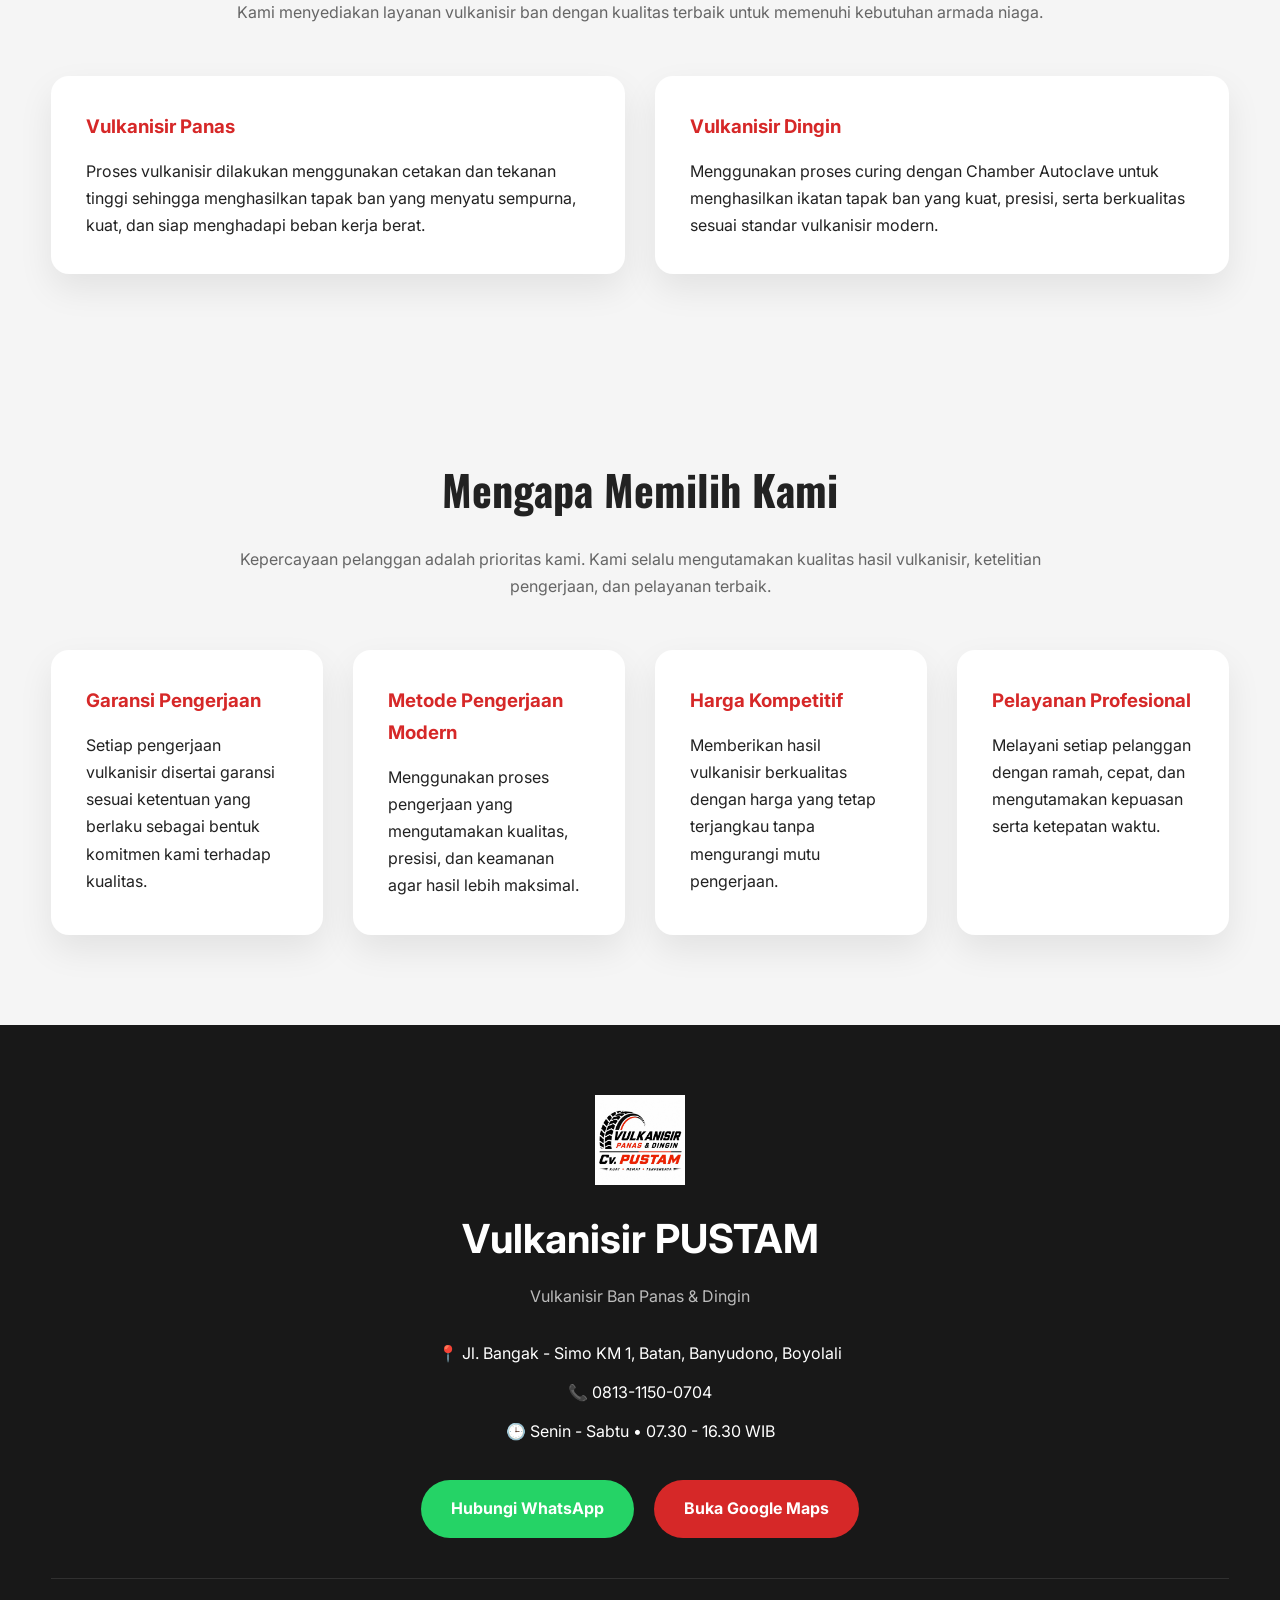
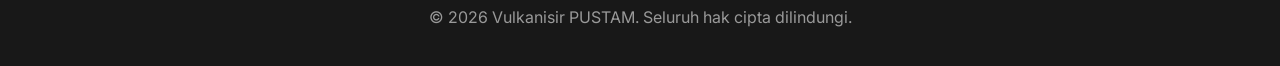
==== commit 94a9a547: "Update index.html" ====
--- a/index.html
+++ b/index.html
@@ -154,7 +154,6 @@
 <p>
 Menggunakan proses curing dengan Chamber Autoclave untuk menghasilkan ikatan tapak ban yang kuat, presisi, serta berkualitas sesuai standar vulkanisir modern.
 </p>
-</p>
 
 </div>
 
@@ -247,7 +246,7 @@
 </div>
 
 <div class="footer-copy">
-© 2026 Vulkanisir PUSTAM • Kuat • Hemat • Terpercaya
+© 2026 Vulkanisir PUSTAM. Seluruh hak cipta dilindungi.
 </div>
 
 </div>
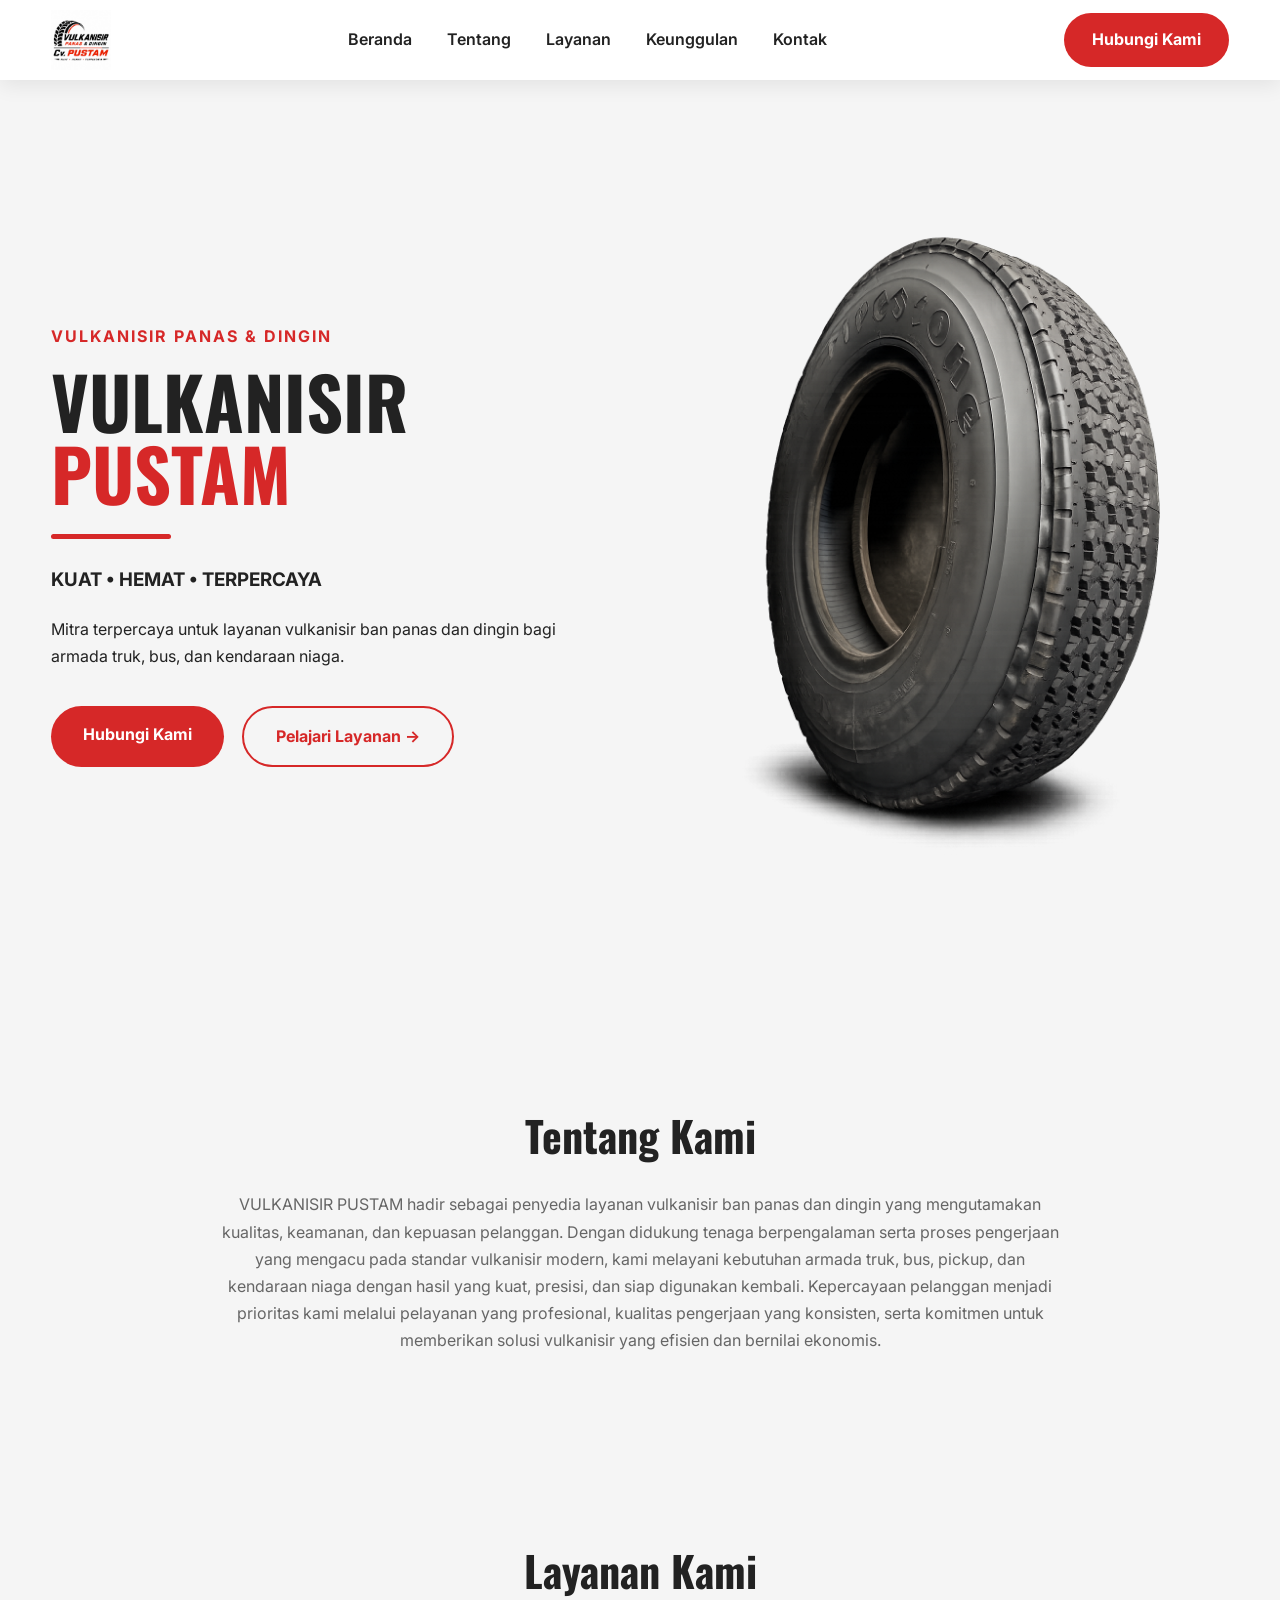
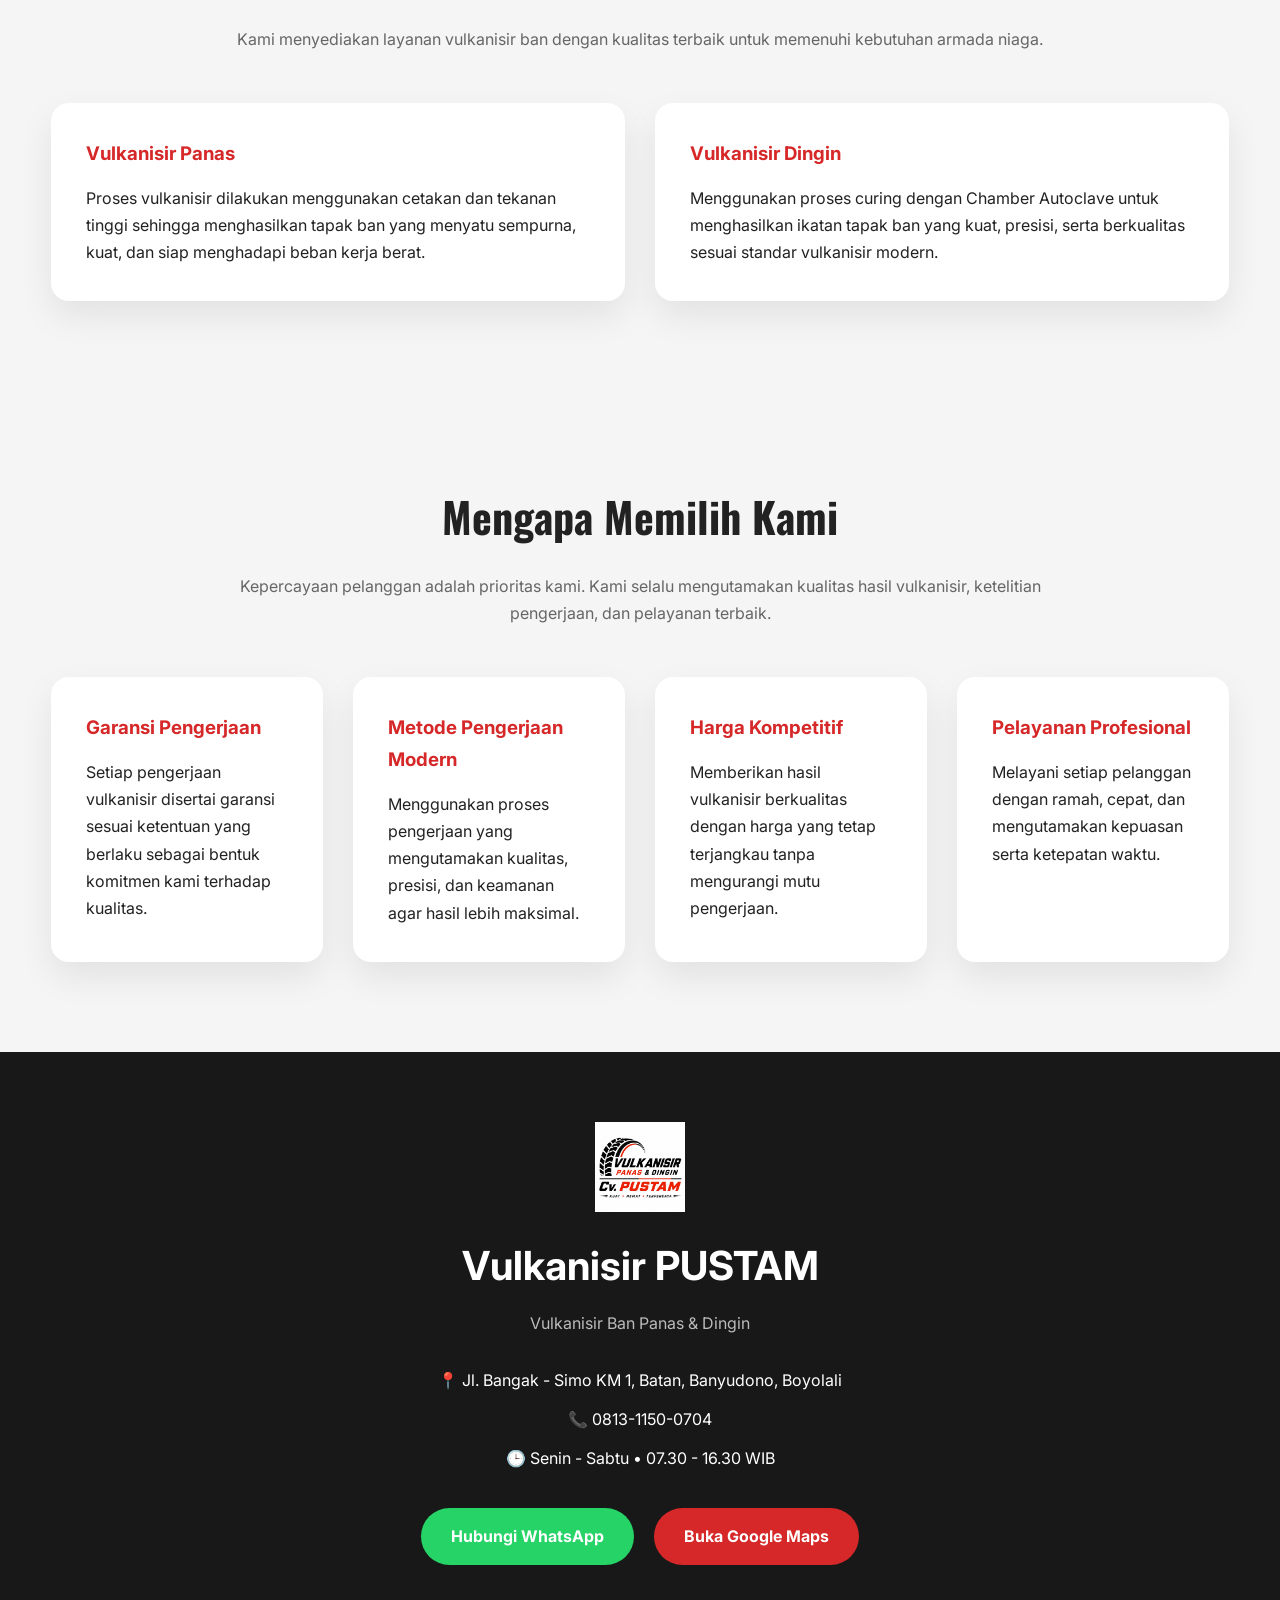
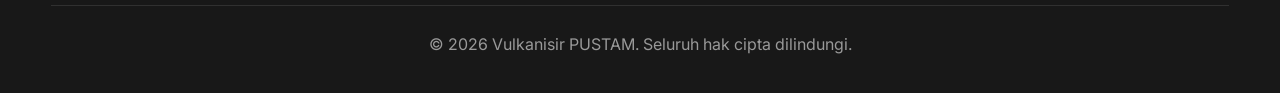
==== commit 3eeb29de: "Update index.html" ====
--- a/index.html
+++ b/index.html
@@ -112,11 +112,11 @@
 </div>
 
 <p class="section-text">
-VULKANISIR PUSTAM adalah penyedia jasa vulkanisir ban yang berfokus pada kebutuhan armada truk, bus, dan kendaraan niaga.
-
-Dengan pengalaman serta proses pengerjaan yang teliti, kami menghadirkan ban vulkanisir yang aman, awet, dan siap digunakan kembali.
-
-Kami mengutamakan kualitas hasil, ketepatan waktu pengerjaan, serta pelayanan yang profesional agar setiap pelanggan memperoleh solusi yang efisien dan bernilai ekonomis tanpa mengurangi standar keselamatan.
+VULKANISIR PUSTAM hadir sebagai penyedia layanan vulkanisir ban panas dan dingin yang mengutamakan kualitas, keamanan, dan kepuasan pelanggan.
+
+Dengan didukung tenaga berpengalaman serta proses pengerjaan yang mengacu pada standar vulkanisir modern, kami melayani kebutuhan armada truk, bus, pickup, dan kendaraan niaga dengan hasil yang kuat, presisi, dan siap digunakan kembali.
+
+Kepercayaan pelanggan menjadi prioritas kami melalui pelayanan yang profesional, kualitas pengerjaan yang konsisten, serta komitmen untuk memberikan solusi vulkanisir yang efisien dan bernilai ekonomis.
 </p>
 
 </div>
